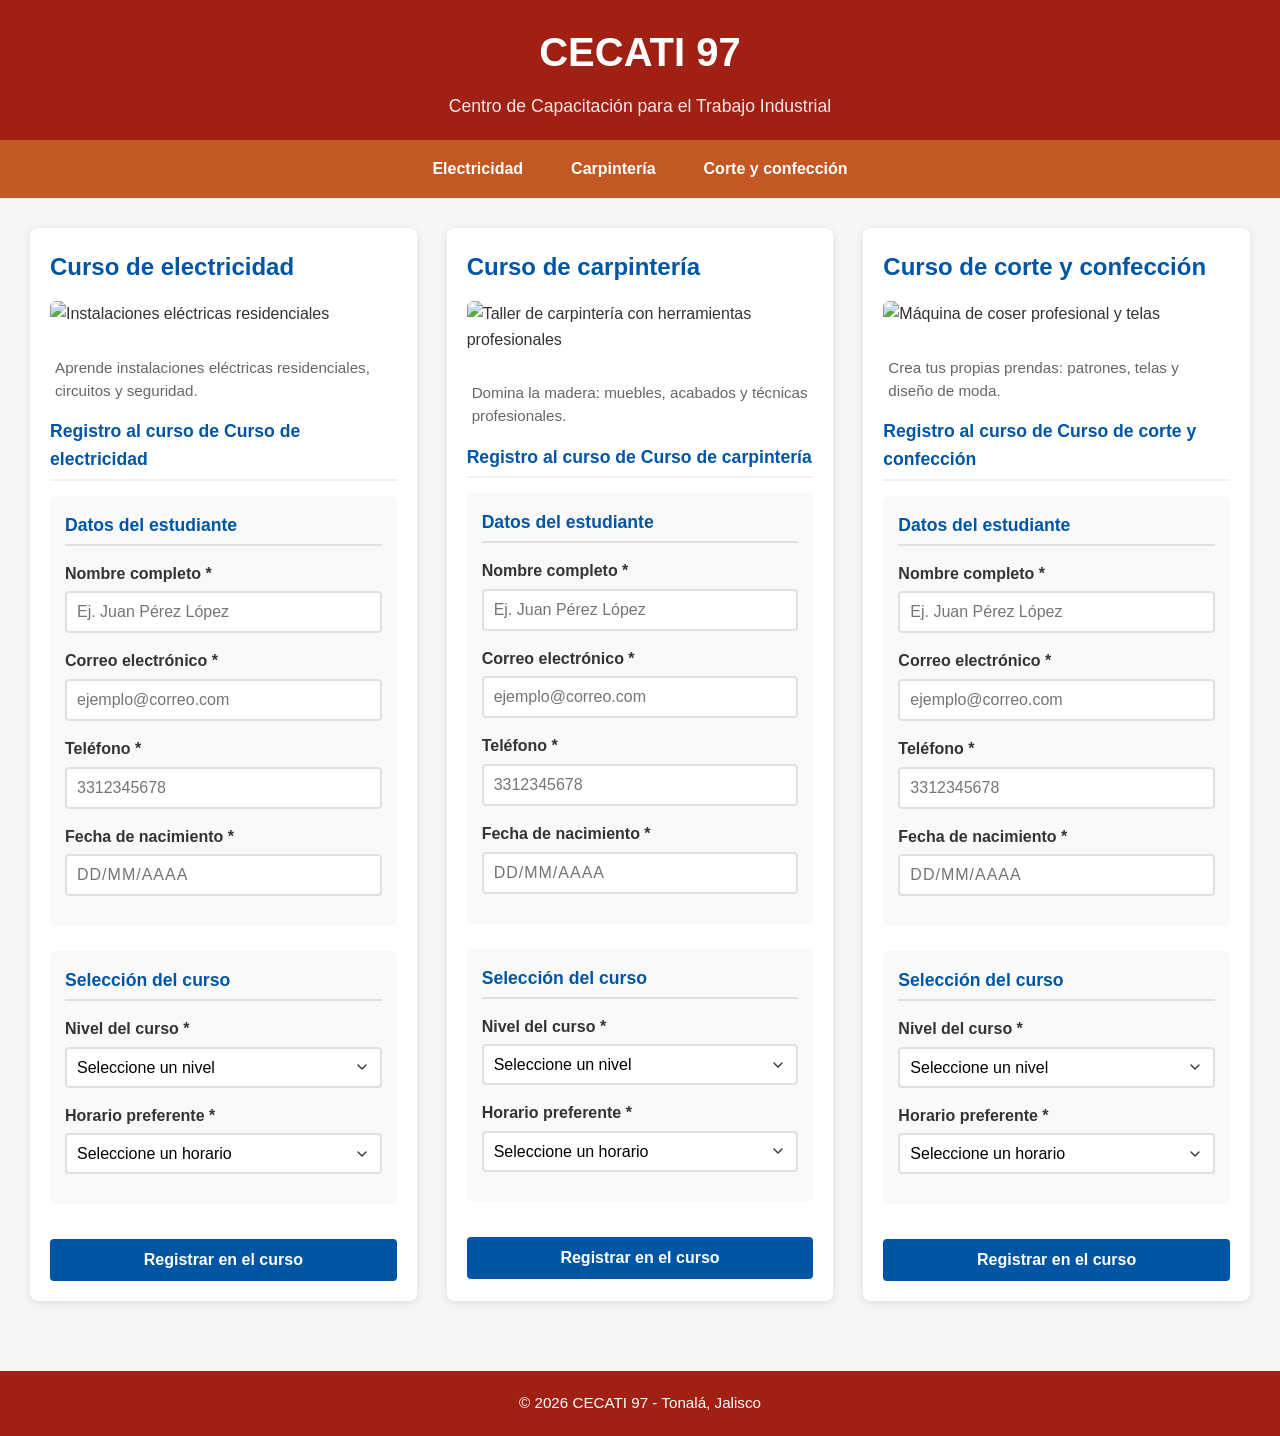
==== index.html @ bf8fc8d3 "Testing" ====
<!doctype html>
<html lang="es">
<head>
	<meta charset="UTF-8">
	<title>CECATI 97 - Inicio</title>
	<link rel="stylesheet" href="css/estilos.css">
</head>
<body>
	<header>
		<h1>CECATI 97</h1>
		<p>Centro de Capacitación para el Trabajo Industrial</p>
	</header>

	<nav aria-label="Cursos principales">
		<ul>
			<li><a href="#electricidad">Electricidad</a></li>
			<li><a href="#carpinteria">Carpintería</a></li>
			<li><a href="#corte">Corte y confección</a></li>
		</ul>
	</nav>

	<main id="contenedor-cursos">
		<!-- Los cursos se generarán dinámicamente con JavaScript -->
	</main>

	<footer>
		<p>© 2026 CECATI 97 - Tonalá, Jalisco</p>
	</footer>

	<script src="js/script.js"></script>
</body>
</html>
---- css/estilos.css ----
/* ===== css/estilos.css ===== */
* {
    margin: 0;
    padding: 0;
    box-sizing: border-box;
    font-family: Arial, Helvetica, sans-serif;
}

body {
    background-color: #f4f6f8;
    color: #333;
    line-height: 1.6;
}

/* Encabezado principal */
body > header {
    background-color: #A02014;
    color: white;
    padding: 20px;
    text-align: center;
}

body > header h1 {
    font-size: 2.5rem;
    margin-bottom: 0.5rem;
}

body > header p {
    font-size: 1.1rem;
    opacity: 0.9;
}

/* Menú de navegación */
nav {
    background-color: #C45824;
}

nav ul {
    list-style: none;
    display: flex;
    justify-content: center;
    flex-wrap: wrap;
    padding: 0.5rem 0;
}

nav li {
    margin: 0.5rem 1rem;
}

nav a {
    color: white;
    text-decoration: none;
    font-weight: bold;
    padding: 0.5rem;
    transition: opacity 0.3s ease;
}

nav a:hover {
    opacity: 0.8;
    text-decoration: underline;
}

/* Contenido principal */
main {
    padding: 30px;
    display: grid;
    grid-template-columns: repeat(auto-fit, minmax(320px, 1fr));
    gap: 30px;
    max-width: 1400px;
    margin: 0 auto;
}

/* Tarjetas de curso */
.curso {
    background-color: white;
    padding: 20px;
    border-radius: 8px;
    box-shadow: 0 2px 8px rgba(0,0,0,0.1);
    transition: transform 0.2s ease, box-shadow 0.2s ease;
}

.curso:hover {
    transform: translateY(-4px);
    box-shadow: 0 4px 12px rgba(0,0,0,0.15);
}

.curso > header {
    background-color: transparent;
    color: inherit;
    padding: 0;
    margin-bottom: 15px;
}

.curso h3 {
    margin-bottom: 15px;
    color: #0055a5;
    font-size: 1.5rem;
}

.curso img {
    width: 100%;
    height: 200px;
    object-fit: cover;
    border-radius: 6px;
    margin-bottom: 15px;
}

.descripcion-curso {
    color: #666;
    margin: 10px 0 15px;
    font-size: 0.95rem;
    line-height: 1.5;
    padding: 0 5px;
}

/* Formularios */
fieldset {
    border: none;
    padding: 0;
    margin: 0;
}

legend {
    font-weight: bold;
    color: #0055a5;
    margin-bottom: 15px;
    padding: 0;
    width: 100%;
    border-bottom: 2px solid #f0f0f0;
    padding-bottom: 5px;
    font-size: 1.1rem;
}

.seccion-formulario {
    margin-bottom: 25px;
    padding: 15px;
    background-color: #f9f9f9;
    border-radius: 6px;
}

.titulo-seccion {
    color: #0055a5;
    font-size: 1.1rem;
    margin-bottom: 15px;
    padding-bottom: 5px;
    border-bottom: 2px solid #e0e0e0;
}

.grupo-formulario {
    margin-bottom: 15px;
}

.grupo-formulario label {
    display: block;
    margin-bottom: 5px;
    font-weight: 600;
    color: #333;
}

.grupo-formulario input,
.grupo-formulario select {
    appearance: none;
    width: 100%;
    padding: 10px;
    border: 2px solid #e0e0e0;
    border-radius: 4px;
    font-size: 1rem;
    font-family: inherit; /* hereda la fuente del formulario */
    background-color: white;
    box-sizing: border-box;
}

.grupo-formulario select {
    /* Elimina la flecha nativa del navegador */
    appearance: none;
    -webkit-appearance: none;
    -moz-appearance: none;

    /* Flecha personalizada (solo para selects) */
    background-image: url("data:image/svg+xml;charset=UTF-8,%3csvg xmlns='http://www.w3.org/2000/svg' viewBox='0 0 24 24' fill='none' stroke='%23333' stroke-width='2' stroke-linecap='round' stroke-linejoin='round'%3e%3cpolyline points='6 9 12 15 18 9'%3e%3c/polyline%3e%3c/svg%3e");
    background-repeat: no-repeat;
    background-position: right 10px center;
    background-size: 16px;

    /* Espacio a la derecha para que el texto no se monte sobre la flecha */
    padding-right: 40px;
}

.grupo-formulario input:focus,
.grupo-formulario select:focus {
    outline: none;
    border-color: #0055a5;
    box-shadow: 0 0 0 3px rgba(0, 85, 165, 0.1);
}

.grupo-formulario input:hover,
.grupo-formulario select:hover {
    border-color: #999;
}

/* Estilo específico para campo de fecha */
input[type="text"][placeholder="DD/MM/AAAA"] {
    font-family: inherit;
    letter-spacing: 1px;
}

/* Botones */
button {
    width: 100%;
    padding: 12px;
    background-color: #0055a5;
    color: white;
    border: none;
    border-radius: 4px;
    cursor: pointer;
    font-size: 1rem;
    font-weight: bold;
    transition: background-color 0.2s ease;
    margin-top: 10px;
}

button:hover {
    background-color: #003d7a;
}

button:focus {
    outline: 2px solid #A02014;
    outline-offset: 2px;
}

/* Estados de error */
.error-campo {
    border-color: #dc3545 !important;
    background-color: #fff8f8;
}

.error-campo:focus {
    outline-color: #dc3545;
}

.mensaje-error {
    color: #dc3545;
    font-size: 0.85rem;
    margin-top: 5px;
    animation: aparecer 0.3s ease;
}

.error-formulario {
    background-color: #f8d7da;
    color: #721c24;
    padding: 10px;
    border-radius: 4px;
    margin-bottom: 15px;
    border: 1px solid #f5c6cb;
    animation: aparecer 0.3s ease;
}

/* Mensaje de éxito */
.mensaje-exito {
    background-color: #d4edda;
    color: #155724;
    padding: 10px;
    border-radius: 4px;
    margin-bottom: 15px;
    border: 1px solid #c3e6cb;
    text-align: center;
    font-weight: bold;
    animation: aparecer 0.3s ease;
}

/* Overlay de éxito */
.overlay-exito {
    position: absolute;
    top: 0;
    left: 0;
    width: 100%;
    height: 100%;
    background-color: rgba(0, 0, 0, 0.8);
    display: flex;
    justify-content: center;
    align-items: center;
    z-index: 1000;
    animation: aparecer 0.3s ease;
    border-radius: 8px;
}

.contenido-overlay {
    background-color: white;
    padding: 30px;
    border-radius: 10px;
    text-align: center;
    max-width: 90%;
    width: 350px;
    box-shadow: 0 10px 30px rgba(0, 0, 0, 0.2);
}

.icono-exito {
    width: 60px;
    height: 60px;
    background-color: #28a745;
    color: white;
    border-radius: 50%;
    display: flex;
    justify-content: center;
    align-items: center;
    font-size: 30px;
    margin: 0 auto 20px;
}

.contenido-overlay h3 {
    color: #333;
    margin-bottom: 10px;
    font-size: 1.5rem;
}

.contenido-overlay p {
    color: #666;
    margin-bottom: 10px;
    line-height: 1.5;
}

.detalle-overlay {
    font-size: 0.9rem;
    color: #999;
    margin-top: 5px;
}

.boton-overlay {
    background-color: #0055a5;
    color: white;
    border: none;
    padding: 10px 30px;
    border-radius: 5px;
    font-size: 1rem;
    cursor: pointer;
    margin-top: 20px;
    transition: background-color 0.2s ease;
    width: auto;
    display: inline-block;
}

.boton-overlay:hover {
    background-color: #003d7a;
}

/* Animaciones */
@keyframes aparecer {
    from {
        opacity: 0;
        transform: translateY(-10px);
    }
    to {
        opacity: 1;
        transform: translateY(0);
    }
}

@keyframes aparecerOverlay {
    from {
        opacity: 0;
        transform: scale(0.9);
    }
    to {
        opacity: 1;
        transform: scale(1);
    }
}

/* Pie de página */
footer {
    background-color: #A02014;
    color: white;
    text-align: center;
    padding: 20px;
    margin-top: 40px;
}

footer p {
    font-size: 0.95rem;
}

/* Responsive */
@media (max-width: 768px) {
    body > header h1 {
        font-size: 2rem;
    }

    nav ul {
        flex-direction: column;
        align-items: center;
    }

    nav li {
        margin: 0.25rem 0;
    }

    main {
        padding: 20px;
        gap: 20px;
    }

    .curso img {
        height: 180px;
    }
}

@media (max-width: 480px) {
    body > header h1 {
        font-size: 1.5rem;
    }

    main {
        padding: 15px;
    }

    .curso {
        padding: 15px;
    }

    .curso h3 {
        font-size: 1.3rem;
    }

    .contenido-overlay {
        width: 90%;
        padding: 20px;
    }
}
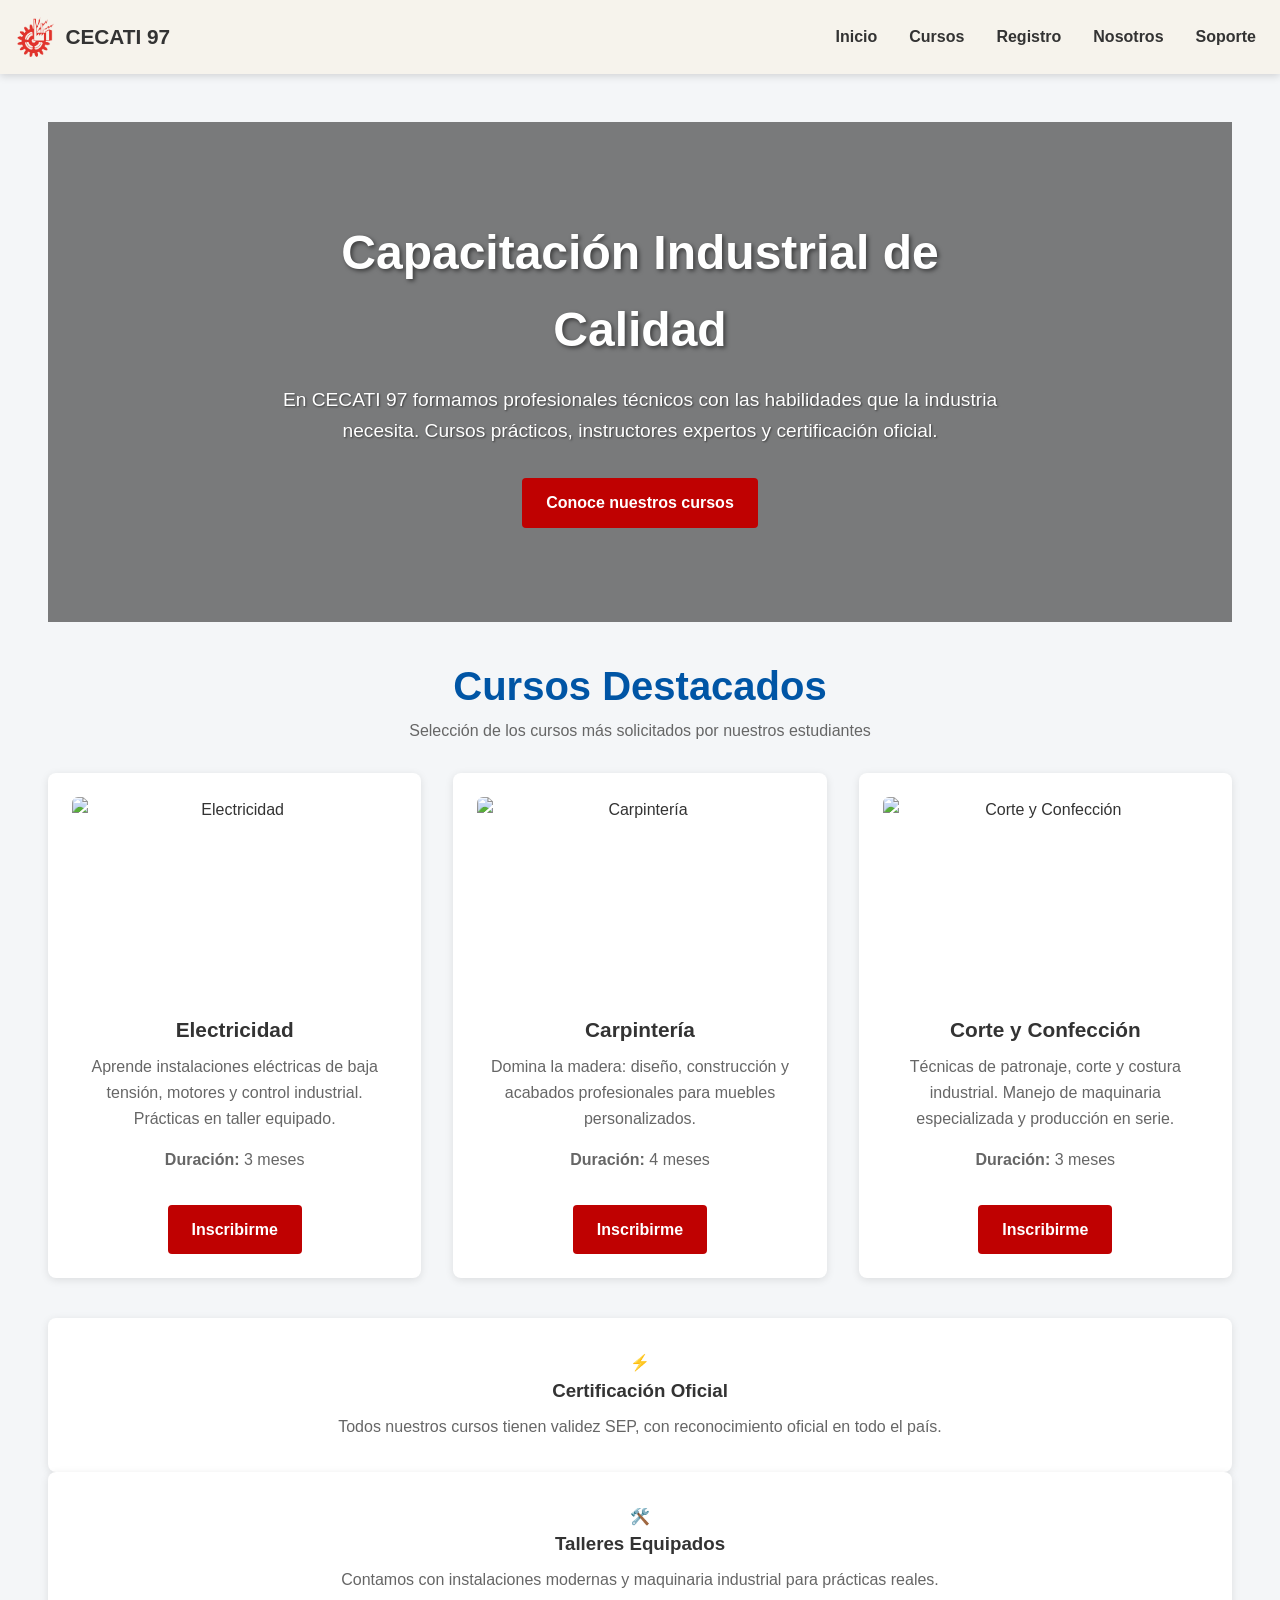
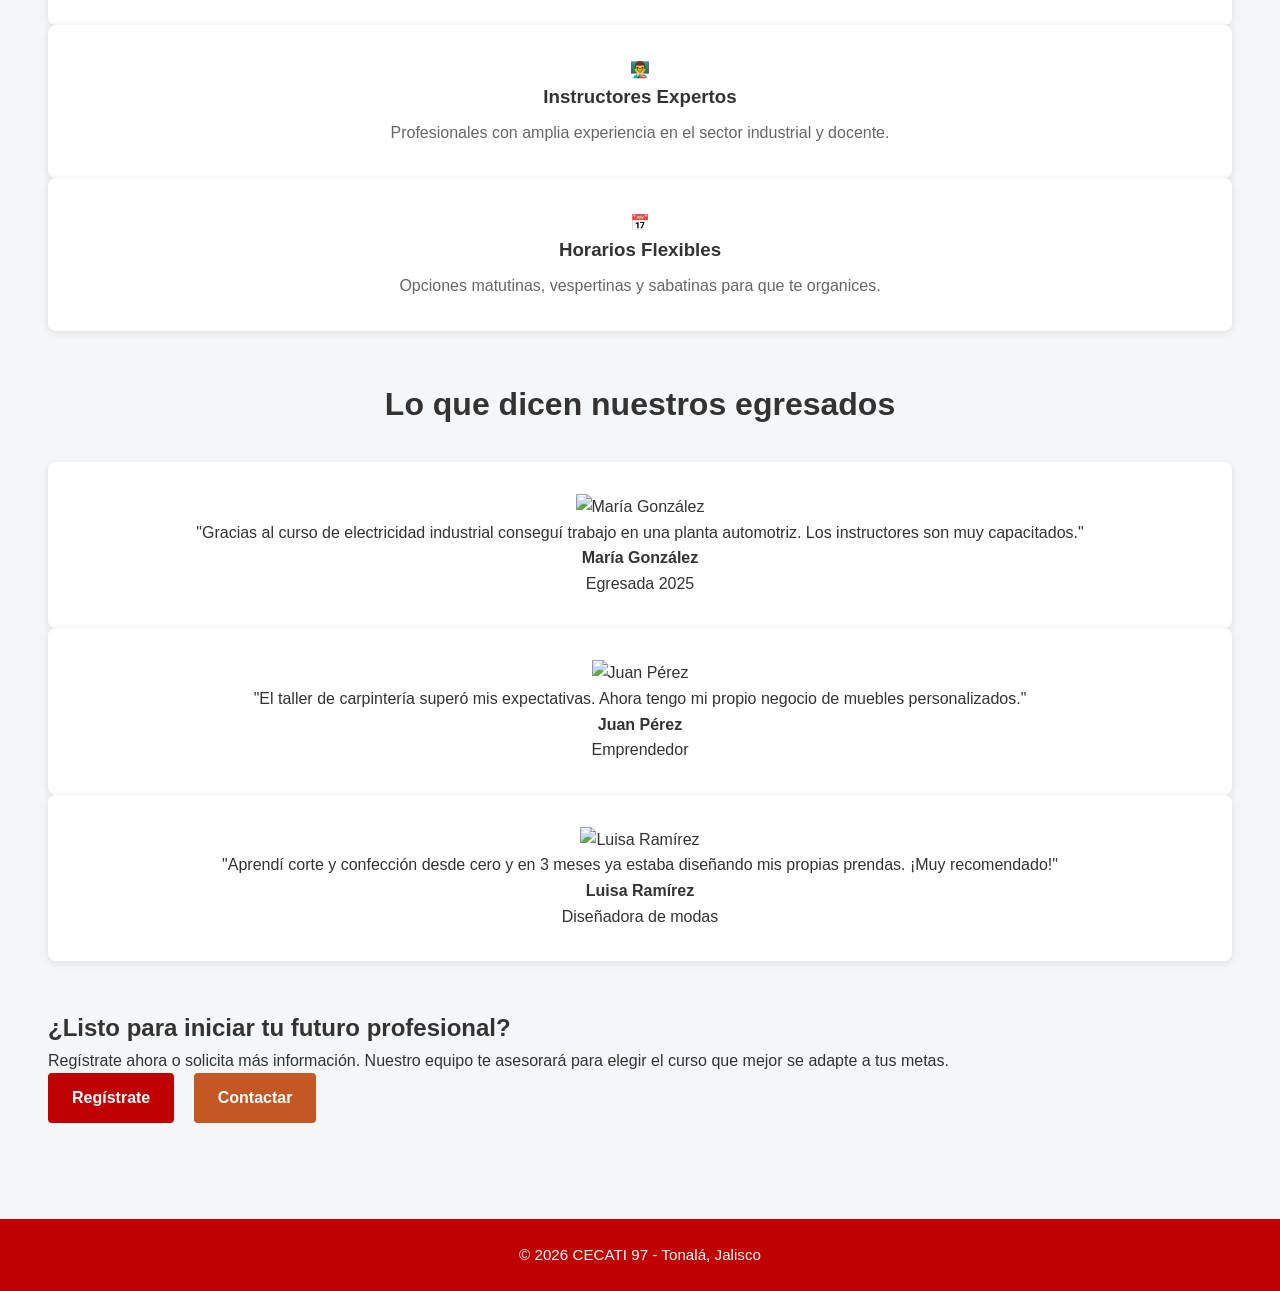
==== commit 83baf61c: "agregar mas paginas y cambiar estilos" ====
--- a/index.html
+++ b/index.html
@@ -1,32 +1,139 @@
 <!doctype html>
 <html lang="es">
 <head>
-	<meta charset="UTF-8">
-	<title>CECATI 97 - Inicio</title>
-	<link rel="stylesheet" href="css/estilos.css">
+    <meta charset="UTF-8">
+    <meta name="viewport" content="width=device-width, initial-scale=1.0">
+    <title>CECATI 97 - Inicio</title>
+    <link rel="stylesheet" href="css/estilos.css">
 </head>
 <body>
-	<header>
-		<h1>CECATI 97</h1>
-		<p>Centro de Capacitación para el Trabajo Industrial</p>
-	</header>
+    <header>
+        <div class="nav-container">
+            <div class="nav-logo">
+                <img src="imagenes/logo-cecati.png" alt="CECATI 97 logo">
+                <span>CECATI 97</span>
+            </div>
+            <nav>
+                <ul class="nav-links">
+                    <li><a href="index.html">Inicio</a></li>
+                    <li><a href="cursos.html">Cursos</a></li>
+                    <li><a href="registro.html">Registro</a></li>
+                    <li><a href="nosotros.html">Nosotros</a></li>
+                    <li class="dropdown">
+                        <a href="#">Soporte</a>
+                        <div class="dropdown-content">
+                            <a href="preguntas-frecuentes.html">Preguntas Frecuentes</a>
+                            <a href="contacto.html">Contacto</a>
+                        </div>
+                    </li>
+                </ul>
+            </nav>
+        </div>
+    </header>
 
-	<nav aria-label="Cursos principales">
-		<ul>
-			<li><a href="#electricidad">Electricidad</a></li>
-			<li><a href="#carpinteria">Carpintería</a></li>
-			<li><a href="#corte">Corte y confección</a></li>
-		</ul>
-	</nav>
+    <main>
+        <!-- Sección Hero -->
+        <section class="hero">
+            <div class="hero-content">
+                <h1>Capacitación Industrial de Calidad</h1>
+                <p>En CECATI 97 formamos profesionales técnicos con las habilidades que la industria necesita. Cursos prácticos, instructores expertos y certificación oficial.</p>
+                <div class="hero-buttons">
+                    <a href="cursos.html" class="btn">Conoce nuestros cursos</a>
+                </div>
+            </div>
+            <div class="hero-image">
+            </div>
+        </section>
 
-	<main id="contenedor-cursos">
-		<!-- Los cursos se generarán dinámicamente con JavaScript -->
-	</main>
+        <!-- Cursos Destacados (cards) -->
+        <section style="text-align: center; margin-bottom: 40px;">
+            <h2 style="color: #0055a5; font-size: 2.5rem;">Cursos Destacados</h2>
+            <p style="color: #666; max-width: 700px; margin: 0 auto 30px;">Selección de los cursos más solicitados por nuestros estudiantes</p>
+            <div class="cursos-grid">
+                <div class="curso-card">
+                    <img src="https://picsum.photos/id/179/400/250" alt="Electricidad">
+                    <h3>Electricidad</h3>
+                    <p>Aprende instalaciones eléctricas de baja tensión, motores y control industrial. Prácticas en taller equipado.</p>
+                    <p><strong>Duración:</strong> 3 meses</p>
+                    <a href="registro.html?curso=Electricidad%20Industrial" class="btn">Inscribirme</a>
+                </div>
+                <div class="curso-card">
+                    <img src="https://picsum.photos/id/126/400/250" alt="Carpintería">
+                    <h3>Carpintería</h3>
+                    <p>Domina la madera: diseño, construcción y acabados profesionales para muebles personalizados.</p>
+                    <p><strong>Duración:</strong> 4 meses</p>
+                    <a href="registro.html?curso=Carpintería%20de%20Muebles%20Finos" class="btn">Inscribirme</a>
+                </div>
+                <div class="curso-card">
+                    <img src="https://picsum.photos/id/42/400/250" alt="Corte y Confección">
+                    <h3>Corte y Confección</h3>
+                    <p>Técnicas de patronaje, corte y costura industrial. Manejo de maquinaria especializada y producción en serie.</p>
+                    <p><strong>Duración:</strong> 3 meses</p>
+                    <a href="registro.html?curso=Corte%20y%20Confección%20Industrial" class="btn">Inscribirme</a>
+                </div>
+            </div>
+        </section>
 
-	<footer>
-		<p>© 2026 CECATI 97 - Tonalá, Jalisco</p>
-	</footer>
+        <!-- Características / Beneficios -->
+        <section class="features">
+            <div class="feature-card">
+                <div class="icono">⚡</div>
+                <h3>Certificación Oficial</h3>
+                <p>Todos nuestros cursos tienen validez SEP, con reconocimiento oficial en todo el país.</p>
+            </div>
+            <div class="feature-card">
+                <div class="icono">🛠️</div>
+                <h3>Talleres Equipados</h3>
+                <p>Contamos con instalaciones modernas y maquinaria industrial para prácticas reales.</p>
+            </div>
+            <div class="feature-card">
+                <div class="icono">👨‍🏫</div>
+                <h3>Instructores Expertos</h3>
+                <p>Profesionales con amplia experiencia en el sector industrial y docente.</p>
+            </div>
+            <div class="feature-card">
+                <div class="icono">📅</div>
+                <h3>Horarios Flexibles</h3>
+                <p>Opciones matutinas, vespertinas y sabatinas para que te organices.</p>
+            </div>
+        </section>
 
-	<script src="js/script.js"></script>
+        <!-- Testimonios -->
+        <section class="testimonials">
+            <h2>Lo que dicen nuestros egresados</h2>
+            <div class="testimonial-grid">
+                <div class="testimonial-card">
+                    <img src="https://picsum.photos/id/64/100/100" alt="María González">
+                    <p>"Gracias al curso de electricidad industrial conseguí trabajo en una planta automotriz. Los instructores son muy capacitados."</p>
+                    <h4>María González</h4>
+                    <span>Egresada 2025</span>
+                </div>
+                <div class="testimonial-card">
+                    <img src="https://picsum.photos/id/91/100/100" alt="Juan Pérez">
+                    <p>"El taller de carpintería superó mis expectativas. Ahora tengo mi propio negocio de muebles personalizados."</p>
+                    <h4>Juan Pérez</h4>
+                    <span>Emprendedor</span>
+                </div>
+                <div class="testimonial-card">
+                    <img src="https://picsum.photos/id/65/100/100" alt="Luisa Ramírez">
+                    <p>"Aprendí corte y confección desde cero y en 3 meses ya estaba diseñando mis propias prendas. ¡Muy recomendado!"</p>
+                    <h4>Luisa Ramírez</h4>
+                    <span>Diseñadora de modas</span>
+                </div>
+            </div>
+        </section>
+
+        <!-- Llamada a la acción contacto / registro -->
+        <section class="cta-contacto">
+            <h2>¿Listo para iniciar tu futuro profesional?</h2>
+            <p>Regístrate ahora o solicita más información. Nuestro equipo te asesorará para elegir el curso que mejor se adapte a tus metas.</p>
+            <a href="registro.html" class="btn" style="margin-right: 15px;">Regístrate</a>
+            <a href="contacto.html" class="btn" style="background-color: #C45824;">Contactar</a>
+        </section>
+    </main>
+
+    <footer>
+        <p>© 2026 CECATI 97 - Tonalá, Jalisco</p>
+    </footer>
 </body>
 </html>
--- a/css/estilos.css
+++ b/css/estilos.css
@@ -1,4 +1,5 @@
-/* ===== css/estilos.css ===== */
+/* ===== estilos.css ===== */
+/* Reset y estilos base */
 * {
     margin: 0;
     padding: 0;
@@ -6,269 +7,523 @@
     font-family: Arial, Helvetica, sans-serif;
 }
 
+html {
+    font-size: 16px; /* Tamaño base para rem */
+}
+
 body {
     background-color: #f4f6f8;
     color: #333;
     line-height: 1.6;
-}
-
-/* Encabezado principal */
-body > header {
-    background-color: #A02014;
-    color: white;
-    padding: 20px;
-    text-align: center;
-}
-
-body > header h1 {
-    font-size: 2.5rem;
-    margin-bottom: 0.5rem;
-}
-
-body > header p {
-    font-size: 1.1rem;
-    opacity: 0.9;
-}
-
-/* Menú de navegación */
+    overflow-x: hidden; /* Evita scroll horizontal no deseado */
+}
+
+/* ===== HEADER / NAVEGACIÓN ===== */
+/* Header con fondo beige claro y efecto sticky */
+header {
+    background-color: #f6f3ec; /* Color solicitado: beige claro */
+    padding: 0 1rem;
+    position: sticky;
+    top: 0;
+    z-index: 1000;
+    box-shadow: 0 2px 8px rgba(0, 0, 0, 0.15);
+}
+
+/* Contenedor flex para alinear logo y menú */
+.nav-container {
+    display: flex;
+    justify-content: space-between;
+    align-items: center;
+    max-width: 1400px;
+    margin: 0 auto;
+    flex-wrap: wrap;
+}
+
+/* Logo: imagen + texto, alineados verticalmente */
+.nav-logo {
+    display: flex;
+    align-items: center;
+    color: #333; /* Texto negro */
+    font-weight: bold;
+    font-size: 1.3rem;
+    padding: 0.5rem 0;
+}
+
+.nav-logo img {
+    height: 40px;
+    width: auto;
+    margin-right: 0.5rem;
+    border-radius: 4px;
+}
+
+/* Menú de navegación principal */
 nav {
-    background-color: #C45824;
-}
-
-nav ul {
+    display: flex;
+}
+
+.nav-links {
+    display: flex;
+    flex-wrap: wrap;
     list-style: none;
-    display: flex;
-    justify-content: center;
-    flex-wrap: wrap;
     padding: 0.5rem 0;
 }
 
-nav li {
-    margin: 0.5rem 1rem;
-}
-
-nav a {
-    color: white;
+.nav-links li {
+    margin: 0.5rem 0 0.5rem 1rem;
+    position: relative;
+}
+
+.nav-links a {
+    color: #333; /* Texto negro */
     text-decoration: none;
     font-weight: bold;
     padding: 0.5rem;
-    transition: opacity 0.3s ease;
-}
-
-nav a:hover {
-    opacity: 0.8;
-    text-decoration: underline;
-}
-
-/* Contenido principal */
+    transition: color 0.3s ease;
+    display: block;
+    font-size: 1rem;
+}
+
+.nav-links a:hover {
+    color: #bf0101; /* Rojo al hacer hover */
+}
+
+/* Menú desplegable (dropdown) para "Soporte" */
+.nav-links li.dropdown {
+    position: relative;
+}
+
+.nav-links .dropdown-content {
+    display: none;
+    position: absolute;
+    top: 100%;
+    right: 0; /* Alineado a la derecha */
+    background-color: #f6f3ec; /* Mismo fondo que header */
+    min-width: 200px;
+    box-shadow: 0 8px 16px rgba(0,0,0,0.2);
+    z-index: 1000;
+    border-radius: 4px;
+    padding: 0.5rem 0;
+}
+
+.nav-links .dropdown-content a {
+    padding: 0.75rem 1rem;
+    white-space: nowrap;
+    color: #333;
+}
+
+.nav-links .dropdown-content a:hover {
+    background-color: #e0dcd0; /* Tono más oscuro */
+    color: #bf0101;
+}
+
+.nav-links li.dropdown:hover .dropdown-content {
+    display: block; /* Aparece al hacer hover */
+}
+
+/* ===== CONTENIDO PRINCIPAL ===== */
 main {
-    padding: 30px;
-    display: grid;
-    grid-template-columns: repeat(auto-fit, minmax(320px, 1fr));
-    gap: 30px;
+    padding: clamp(1.5rem, 5vw, 3rem);
     max-width: 1400px;
     margin: 0 auto;
-}
-
-/* Tarjetas de curso */
-.curso {
+    width: 100%;
+    min-height: calc(100vh - 150px); /* Altura mínima para que el footer no suba */
+}
+
+/* ===== BOTONES GLOBALES ===== */
+/* Estilo base para todos los botones - color rojo #bf0101 */
+.btn {
+    display: inline-block;
+    background-color: #bf0101; /* Rojo solicitado */
+    color: white;
+    padding: 0.75rem 1.5rem;
+    border-radius: 4px;
+    text-decoration: none;
+    font-weight: bold;
+    transition: background-color 0.2s ease;
+    border: none;
+    cursor: pointer;
+    font-size: 1rem;
+    text-align: center;
+    margin: 0 auto; /* Centrado por defecto */
+}
+
+.btn:hover {
+    background-color: #8f0101; /* Rojo más oscuro */
+}
+
+/* Botones dentro de tarjetas de curso: centrados */
+.curso-card .btn {
+    display: block;
+    width: fit-content;
+    margin: 1rem auto 0;
+}
+
+/* Botones en formularios: ancho completo */
+.formulario-registro .btn,
+.grupo-formulario button[type="submit"] {
+    width: 100%;
+    margin-top: 1rem;
+}
+
+/* ===== HERO BANNER FULL WIDTH CON IMAGEN DE FONDO ===== */
+.hero {
+    position: relative;
+    width: 100%;
+    min-height: 500px; /* Altura mínima, se ajusta en móviles */
+    background-image: url('https://picsum.photos/1600/900?random=hero'); /* Imagen de fondo */
+    background-size: cover;
+    background-position: center;
+    background-repeat: no-repeat;
+    display: flex;
+    align-items: center;
+    justify-content: center;
+    text-align: center;
+    color: white;
+    margin-bottom: 2rem; /* Espacio antes del main */
+}
+
+/* Capa oscura semitransparente para mejorar legibilidad del texto */
+.hero::before {
+    content: '';
+    position: absolute;
+    top: 0;
+    left: 0;
+    width: 100%;
+    height: 100%;
+    background-color: rgba(0, 0, 0, 0.5); /* Ajusta la opacidad si lo deseas */
+    z-index: 1;
+}
+
+/* Contenido del hero, por encima de la capa oscura */
+.hero-content {
+    position: relative;
+    z-index: 2;
+    max-width: 800px; /* Limita el ancho del texto en pantallas grandes */
+    padding: 2rem;
+}
+
+.hero-content h1 {
+    font-size: 3rem;
+    margin-bottom: 1rem;
+    text-shadow: 2px 2px 4px rgba(0,0,0,0.5);
+    color: white; /* Asegura que sea blanco */
+}
+
+.hero-content p {
+    font-size: 1.2rem;
+    margin-bottom: 2rem;
+    text-shadow: 1px 1px 2px rgba(0,0,0,0.5);
+    color: white;
+}
+
+/* Los botones se centran gracias a flexbox del contenedor padre */
+.hero-buttons {
+    display: flex;
+    gap: 1rem;
+    justify-content: center;
+    flex-wrap: wrap;
+}
+
+/* ===== FEATURES (Características) ===== */
+.features {
+    margin-bottom: 3rem;
+    text-align: center;
+}
+
+.features h2 {
+    font-size: 2rem;
+    color: #333;
+    margin-bottom: 2rem;
+}
+
+.features-grid {
+    display: grid;
+    grid-template-columns: repeat(auto-fit, minmax(250px, 1fr));
+    gap: 2rem;
+}
+
+.feature-card {
     background-color: white;
-    padding: 20px;
+    padding: 2rem 1.5rem;
     border-radius: 8px;
     box-shadow: 0 2px 8px rgba(0,0,0,0.1);
-    transition: transform 0.2s ease, box-shadow 0.2s ease;
-}
-
-.curso:hover {
-    transform: translateY(-4px);
-    box-shadow: 0 4px 12px rgba(0,0,0,0.15);
-}
-
-.curso > header {
-    background-color: transparent;
-    color: inherit;
-    padding: 0;
-    margin-bottom: 15px;
-}
-
-.curso h3 {
-    margin-bottom: 15px;
-    color: #0055a5;
-    font-size: 1.5rem;
-}
-
-.curso img {
+    transition: transform 0.2s ease;
+}
+
+.feature-card:hover {
+    transform: translateY(-5px);
+}
+
+.feature-icon {
+    font-size: 3rem;
+    color: #bf0101; /* Rojo para íconos */
+    margin-bottom: 1rem;
+}
+
+.feature-card h3 {
+    margin-bottom: 0.5rem;
+    color: #333;
+}
+
+.feature-card p {
+    color: #666;
+}
+
+/* ===== CURSOS DESTACADOS ===== */
+.featured-courses {
+    margin-bottom: 3rem;
+}
+
+.featured-courses h2 {
+    font-size: 2rem;
+    color: #333;
+    margin-bottom: 2rem;
+    text-align: center;
+}
+
+/* Grid de tarjetas (reutilizado de cursos.html) */
+.cursos-grid {
+    display: grid;
+    grid-template-columns: repeat(auto-fit, minmax(280px, 1fr));
+    gap: 2rem;
+    margin-bottom: 2rem;
+}
+
+.curso-card {
+    background-color: white;
+    padding: 1.5rem;
+    border-radius: 8px;
+    box-shadow: 0 2px 8px rgba(0,0,0,0.1);
+    transition: transform 0.2s ease;
+    display: flex;
+    flex-direction: column;
+}
+
+.curso-card:hover {
+    transform: translateY(-5px);
+}
+
+.curso-card img {
     width: 100%;
     height: 200px;
     object-fit: cover;
     border-radius: 6px;
-    margin-bottom: 15px;
-}
-
-.descripcion-curso {
+    margin-bottom: 1rem;
+}
+
+.curso-card h3 {
+    margin-bottom: 0.5rem;
+    color: #333;
+    font-size: 1.3rem;
+}
+
+.curso-card p {
     color: #666;
-    margin: 10px 0 15px;
-    font-size: 0.95rem;
-    line-height: 1.5;
-    padding: 0 5px;
-}
-
-/* Formularios */
-fieldset {
-    border: none;
-    padding: 0;
-    margin: 0;
-}
-
-legend {
+    margin-bottom: 1rem;
+    flex: 1;
+}
+
+.centered-link {
+    text-align: center;
+    margin-top: 1rem;
+}
+
+/* ===== TESTIMONIOS ===== */
+.testimonials {
+    margin-bottom: 3rem;
+}
+
+.testimonials h2 {
+    font-size: 2rem;
+    color: #333;
+    margin-bottom: 2rem;
+    text-align: center;
+}
+
+.testimonials-grid {
+    display: grid;
+    grid-template-columns: repeat(auto-fit, minmax(280px, 1fr));
+    gap: 2rem;
+}
+
+.testimonial-card {
+    background-color: white;
+    padding: 2rem;
+    border-radius: 8px;
+    box-shadow: 0 2px 8px rgba(0,0,0,0.1);
+    text-align: center;
+}
+
+.testimonial-img {
+    width: 80px;
+    height: 80px;
+    border-radius: 50%;
+    object-fit: cover;
+    margin-bottom: 1rem;
+    border: 3px solid #bf0101; /* Borde rojo */
+}
+
+.testimonial-text {
+    font-style: italic;
+    margin-bottom: 1rem;
+    color: #555;
+}
+
+.testimonial-author {
     font-weight: bold;
-    color: #0055a5;
-    margin-bottom: 15px;
-    padding: 0;
-    width: 100%;
-    border-bottom: 2px solid #f0f0f0;
-    padding-bottom: 5px;
-    font-size: 1.1rem;
-}
-
-.seccion-formulario {
-    margin-bottom: 25px;
-    padding: 15px;
+    color: #bf0101;
+}
+
+/* ===== CALL TO ACTION (CTA) ===== */
+.cta {
+    background-color: #bf0101; /* Fondo rojo */
+    color: white;
+    text-align: center;
+    padding: 3rem 2rem;
+    border-radius: 8px;
+    margin-bottom: 2rem;
+}
+
+.cta h2 {
+    font-size: 2rem;
+    margin-bottom: 1rem;
+    color: white;
+}
+
+.cta p {
+    font-size: 1.2rem;
+    margin-bottom: 2rem;
+    opacity: 0.9;
+}
+
+.cta .btn {
+    background-color: white; /* Botón blanco sobre fondo rojo */
+    color: #bf0101;
+}
+
+.cta .btn:hover {
+    background-color: #f0f0f0;
+}
+
+/* ===== PÁGINA DE REGISTRO (sin cambios funcionales) ===== */
+.registro-contenedor {
+    display: grid;
+    grid-template-columns: 1fr 2fr;
+    gap: clamp(1.5rem, 4vw, 2.5rem);
+    background-color: white;
+    padding: clamp(1.5rem, 4vw, 2.5rem);
+    border-radius: 8px;
+    box-shadow: 0 2px 8px rgba(0,0,0,0.1);
+}
+
+.requisitos {
     background-color: #f9f9f9;
-    border-radius: 6px;
-}
-
-.titulo-seccion {
-    color: #0055a5;
-    font-size: 1.1rem;
-    margin-bottom: 15px;
-    padding-bottom: 5px;
-    border-bottom: 2px solid #e0e0e0;
+    padding: 1.5rem;
+    border-radius: 8px;
+}
+
+.requisitos h2 {
+    color: #333;
+    margin-bottom: 1rem;
+    font-size: 1.5rem;
+}
+
+.requisitos ul {
+    list-style: disc;
+    padding-left: 1.5rem;
+}
+
+.requisitos li {
+    margin-bottom: 0.75rem;
+}
+
+.formulario-registro {
+    background-color: #f9f9f9;
+    padding: 1.5rem;
+    border-radius: 8px;
+}
+
+.formulario-registro h2 {
+    color: #333;
+    margin-bottom: 1.5rem;
+    font-size: 1.5rem;
 }
 
 .grupo-formulario {
-    margin-bottom: 15px;
+    margin-bottom: 1.25rem;
 }
 
 .grupo-formulario label {
     display: block;
-    margin-bottom: 5px;
+    margin-bottom: 0.25rem;
     font-weight: 600;
     color: #333;
+    font-size: 0.95rem;
 }
 
 .grupo-formulario input,
-.grupo-formulario select {
-    appearance: none;
+.grupo-formulario select,
+.grupo-formulario textarea {
     width: 100%;
-    padding: 10px;
+    padding: 0.75rem;
     border: 2px solid #e0e0e0;
     border-radius: 4px;
     font-size: 1rem;
-    font-family: inherit; /* hereda la fuente del formulario */
+    font-family: inherit;
     background-color: white;
     box-sizing: border-box;
+    transition: border-color 0.2s ease, box-shadow 0.2s ease;
+}
+
+.grupo-formulario input:focus,
+.grupo-formulario select:focus,
+.grupo-formulario textarea:focus {
+    outline: none;
+    border-color: #bf0101; /* Rojo al enfocar */
+    box-shadow: 0 0 0 3px rgba(191, 1, 1, 0.1);
 }
 
 .grupo-formulario select {
-    /* Elimina la flecha nativa del navegador */
     appearance: none;
     -webkit-appearance: none;
     -moz-appearance: none;
-
-    /* Flecha personalizada (solo para selects) */
     background-image: url("data:image/svg+xml;charset=UTF-8,%3csvg xmlns='http://www.w3.org/2000/svg' viewBox='0 0 24 24' fill='none' stroke='%23333' stroke-width='2' stroke-linecap='round' stroke-linejoin='round'%3e%3cpolyline points='6 9 12 15 18 9'%3e%3c/polyline%3e%3c/svg%3e");
     background-repeat: no-repeat;
-    background-position: right 10px center;
-    background-size: 16px;
-
-    /* Espacio a la derecha para que el texto no se monte sobre la flecha */
-    padding-right: 40px;
-}
-
-.grupo-formulario input:focus,
-.grupo-formulario select:focus {
-    outline: none;
-    border-color: #0055a5;
-    box-shadow: 0 0 0 3px rgba(0, 85, 165, 0.1);
-}
-
-.grupo-formulario input:hover,
-.grupo-formulario select:hover {
-    border-color: #999;
-}
-
-/* Estilo específico para campo de fecha */
+    background-position: right 0.75rem center;
+    background-size: 1rem;
+    padding-right: 2.5rem;
+}
+
+/* Estilo especial para campo de fecha con placeholder */
 input[type="text"][placeholder="DD/MM/AAAA"] {
-    font-family: inherit;
+    font-family: monospace;
     letter-spacing: 1px;
 }
 
-/* Botones */
-button {
-    width: 100%;
-    padding: 12px;
-    background-color: #0055a5;
-    color: white;
-    border: none;
-    border-radius: 4px;
-    cursor: pointer;
-    font-size: 1rem;
-    font-weight: bold;
-    transition: background-color 0.2s ease;
-    margin-top: 10px;
-}
-
-button:hover {
-    background-color: #003d7a;
-}
-
-button:focus {
-    outline: 2px solid #A02014;
-    outline-offset: 2px;
-}
-
-/* Estados de error */
+/* ===== ESTADOS DE ERROR ===== */
 .error-campo {
     border-color: #dc3545 !important;
     background-color: #fff8f8;
 }
 
-.error-campo:focus {
-    outline-color: #dc3545;
-}
-
 .mensaje-error {
     color: #dc3545;
     font-size: 0.85rem;
-    margin-top: 5px;
+    margin-top: 0.25rem;
     animation: aparecer 0.3s ease;
 }
 
 .error-formulario {
     background-color: #f8d7da;
     color: #721c24;
-    padding: 10px;
+    padding: 0.75rem;
     border-radius: 4px;
-    margin-bottom: 15px;
+    margin-bottom: 1.5rem;
     border: 1px solid #f5c6cb;
     animation: aparecer 0.3s ease;
 }
 
-/* Mensaje de éxito */
-.mensaje-exito {
-    background-color: #d4edda;
-    color: #155724;
-    padding: 10px;
-    border-radius: 4px;
-    margin-bottom: 15px;
-    border: 1px solid #c3e6cb;
-    text-align: center;
-    font-weight: bold;
-    animation: aparecer 0.3s ease;
-}
-
-/* Overlay de éxito */
+/* ===== OVERLAY DE ÉXITO (registro completado) ===== */
 .overlay-exito {
     position: absolute;
     top: 0;
@@ -286,7 +541,7 @@
 
 .contenido-overlay {
     background-color: white;
-    padding: 30px;
+    padding: 2rem;
     border-radius: 10px;
     text-align: center;
     max-width: 90%;
@@ -303,47 +558,29 @@
     display: flex;
     justify-content: center;
     align-items: center;
-    font-size: 30px;
-    margin: 0 auto 20px;
-}
-
-.contenido-overlay h3 {
-    color: #333;
-    margin-bottom: 10px;
-    font-size: 1.5rem;
-}
-
-.contenido-overlay p {
-    color: #666;
-    margin-bottom: 10px;
-    line-height: 1.5;
-}
-
-.detalle-overlay {
-    font-size: 0.9rem;
-    color: #999;
-    margin-top: 5px;
+    font-size: 2rem;
+    margin: 0 auto 1.5rem;
 }
 
 .boton-overlay {
-    background-color: #0055a5;
+    background-color: #bf0101; /* Rojo */
     color: white;
     border: none;
-    padding: 10px 30px;
+    padding: 0.75rem 2rem;
     border-radius: 5px;
     font-size: 1rem;
     cursor: pointer;
-    margin-top: 20px;
+    margin-top: 1.5rem;
     transition: background-color 0.2s ease;
     width: auto;
     display: inline-block;
 }
 
 .boton-overlay:hover {
-    background-color: #003d7a;
-}
-
-/* Animaciones */
+    background-color: #8f0101;
+}
+
+/* ===== ANIMACIONES ===== */
 @keyframes aparecer {
     from {
         opacity: 0;
@@ -355,74 +592,149 @@
     }
 }
 
-@keyframes aparecerOverlay {
-    from {
-        opacity: 0;
-        transform: scale(0.9);
-    }
-    to {
-        opacity: 1;
-        transform: scale(1);
-    }
-}
-
-/* Pie de página */
+/* ===== FOOTER ===== */
+/* Pie de página con fondo rojo y texto blanco */
 footer {
-    background-color: #A02014;
-    color: white;
-    text-align: center;
-    padding: 20px;
-    margin-top: 40px;
-}
-
-footer p {
+    background-color: #bf0101; /* Rojo */
+    color: white;
+    text-align: center;
+    padding: 1.5rem;
+    margin-top: 3rem;
     font-size: 0.95rem;
 }
 
-/* Responsive */
+footer a {
+    color: white;
+    text-decoration: none;
+    margin: 0 0.5rem;
+    font-size: 1.2rem;
+}
+
+footer a:hover {
+    opacity: 0.8;
+}
+
+/* ===== MEDIA QUERIES (Diseño responsivo) ===== */
+/* Tablets y pantallas medianas */
+@media (max-width: 992px) {
+    .hero {
+        grid-template-columns: 1fr; /* Una columna */
+        text-align: center;
+    }
+    .hero-buttons {
+        justify-content: center;
+    }
+    .registro-contenedor {
+        grid-template-columns: 1fr;
+        gap: 1.5rem;
+    }
+    .cursos-grid {
+        grid-template-columns: repeat(auto-fit, minmax(250px, 1fr));
+    }
+}
+
+/* Móviles grandes y tablets vertical */
 @media (max-width: 768px) {
-    body > header h1 {
-        font-size: 2rem;
-    }
-
-    nav ul {
+    .nav-container {
+        flex-direction: column;
+        align-items: stretch;
+    }
+    .nav-logo {
+        justify-content: center;
+        margin-bottom: 0.5rem;
+    }
+    nav {
+        width: 100%;
+    }
+    .nav-links {
         flex-direction: column;
         align-items: center;
-    }
-
-    nav li {
+        width: 100%;
+    }
+    .nav-links li {
         margin: 0.25rem 0;
-    }
-
+        width: 100%;
+        text-align: center;
+    }
+    .nav-links .dropdown-content {
+        position: static; /* El submenú se muestra debajo */
+        box-shadow: none;
+        background-color: #f6f3ec;
+        display: none;
+        width: 100%;
+        right: auto;
+    }
+    .nav-links li.dropdown:hover .dropdown-content {
+        display: block;
+    }
+    .nav-links .dropdown-content a {
+        white-space: normal;
+        padding-left: 2rem;
+    }
+    .features h2, .featured-courses h2, .testimonials h2 {
+        font-size: 1.8rem;
+    }
+    .cta h2 {
+        font-size: 1.8rem;
+    }
+    .cta p {
+        font-size: 1rem;
+    }
     main {
-        padding: 20px;
-        gap: 20px;
-    }
-
-    .curso img {
+        padding: 1.5rem;
+    }
+    .curso-card img {
         height: 180px;
     }
-}
-
-@media (max-width: 480px) {
-    body > header h1 {
-        font-size: 1.5rem;
-    }
-
-    main {
-        padding: 15px;
-    }
-
-    .curso {
-        padding: 15px;
-    }
-
-    .curso h3 {
-        font-size: 1.3rem;
-    }
-
     .contenido-overlay {
         width: 90%;
-        padding: 20px;
+        padding: 1.5rem;
+    }
+    .hero {
+        min-height: 400px;
+    }
+}
+
+/* Móviles pequeños */
+@media (max-width: 480px) {
+    .hero {
+        min-height: 350px;
+    }
+    .btn {
+        width: 100%; /* Botones ocupan todo el ancho */
+    }
+    main {
+        padding: 1rem;
+    }
+    .curso-card {
+        padding: 1rem;
+    }
+    .curso-card h3 {
+        font-size: 1.3rem;
+    }
+    .curso-card img {
+        height: 160px;
+    }
+    .registro-contenedor,
+    .requisitos,
+    .formulario-registro {
+        padding: 1rem;
+    }
+    .grupo-formulario input,
+    .grupo-formulario select {
+        padding: 0.6rem;
+    }
+    .cta {
+        padding: 2rem 1rem;
+    }
+}
+
+/* Pantallas muy grandes (monitores 4K) */
+@media (min-width: 1600px) {
+    main {
+        max-width: 1600px;
+    }
+    .cursos-grid {
+        grid-template-columns: repeat(4, 1fr);
     }
 }
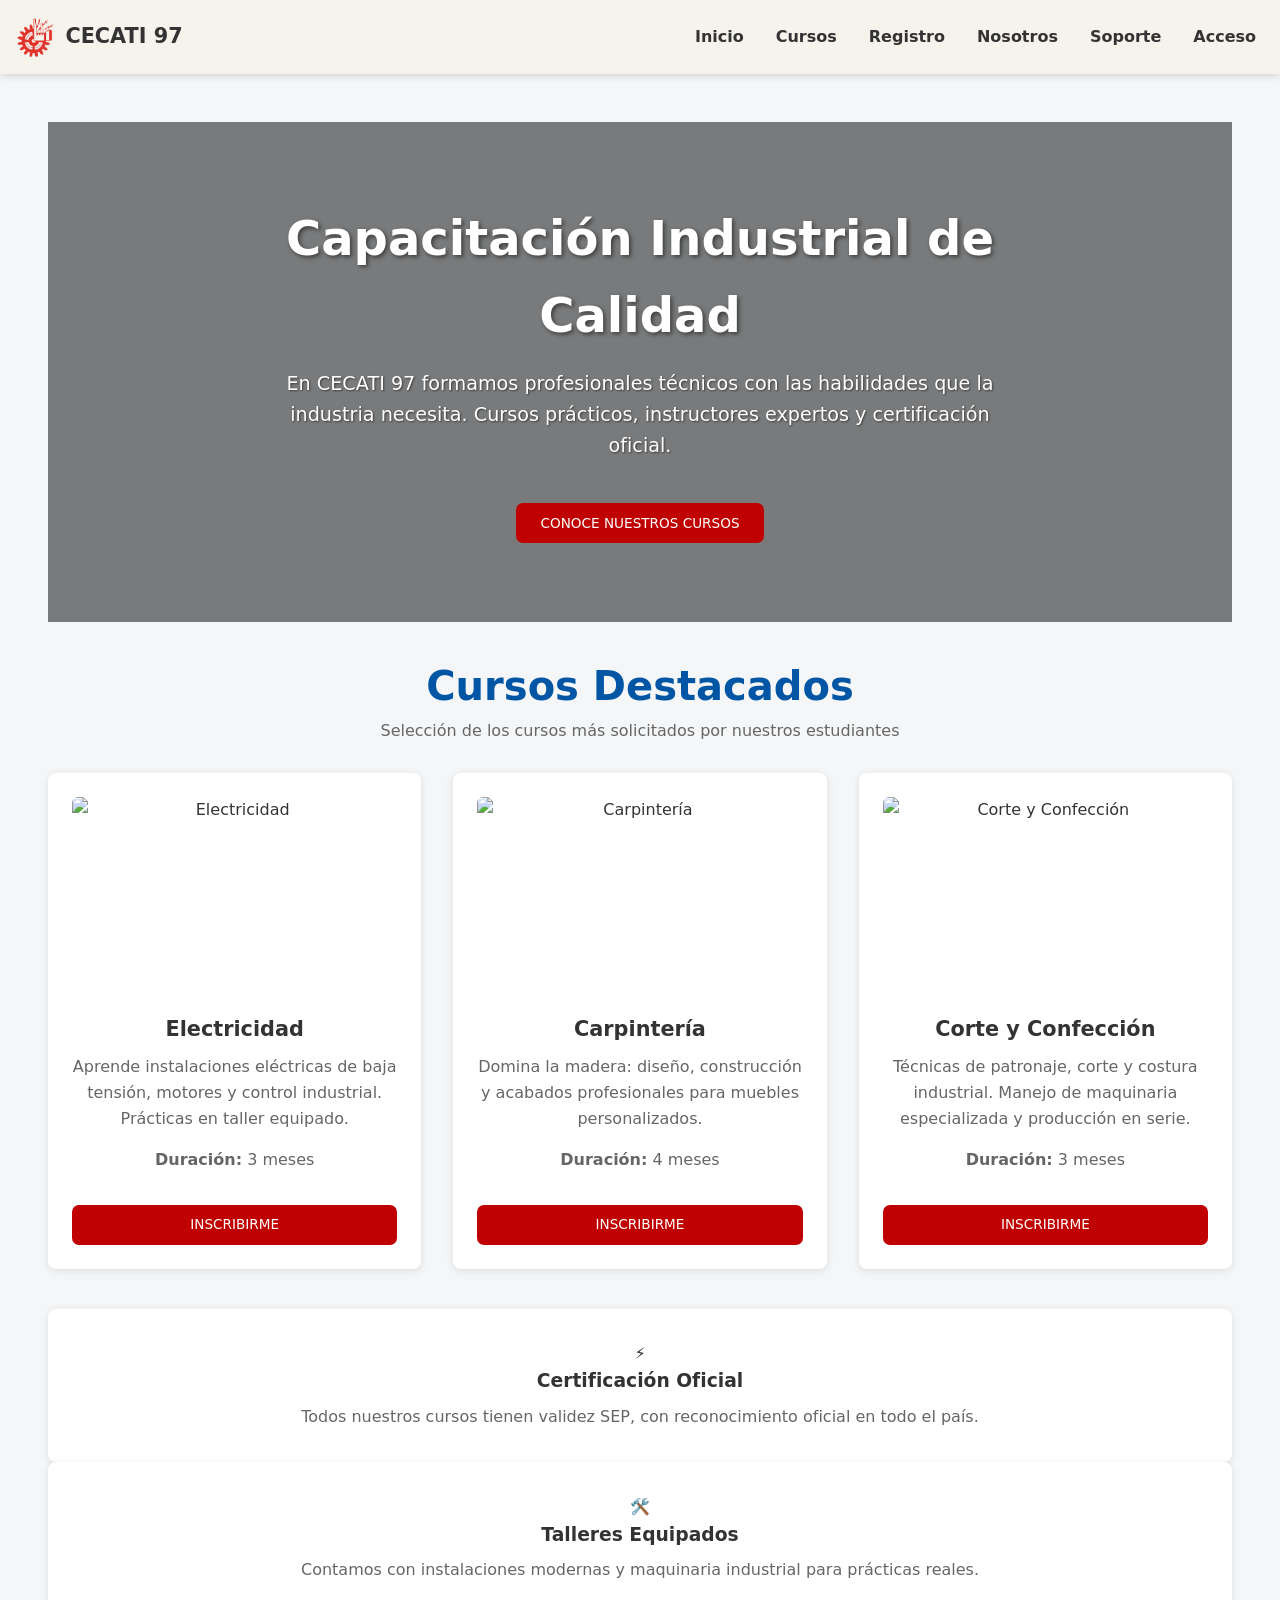
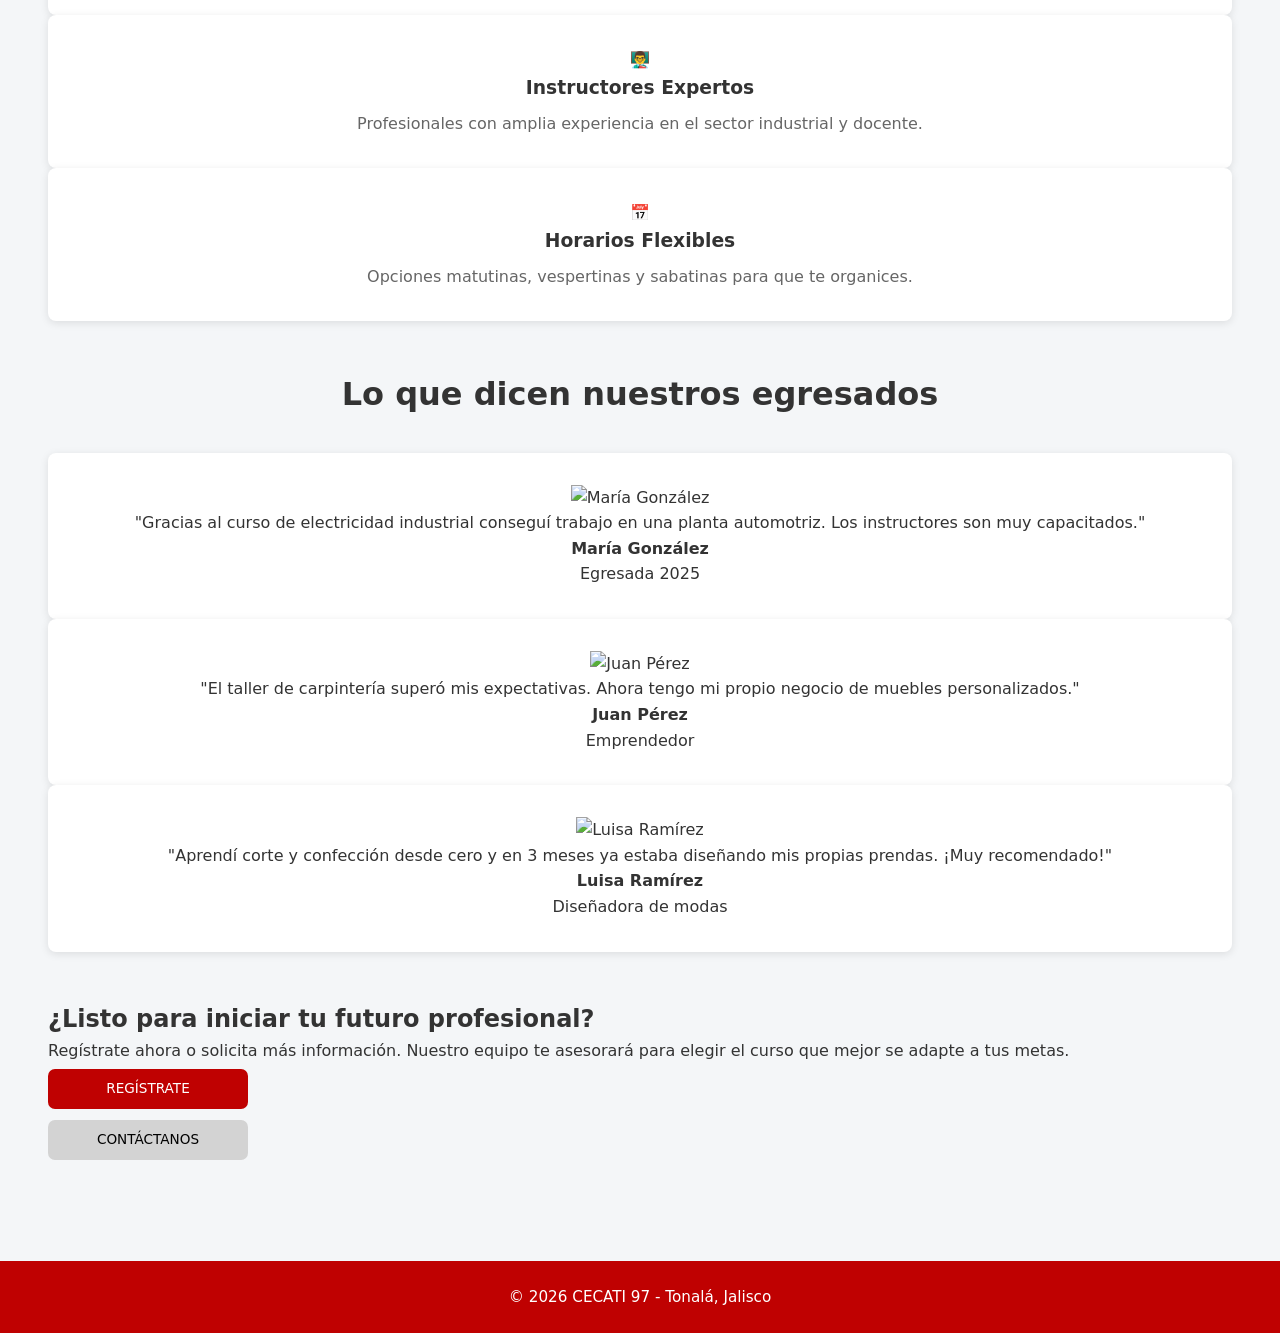
==== commit 708d14bc: "Agregar login y mejorar css" ====
--- a/index.html
+++ b/index.html
@@ -26,6 +26,7 @@
                             <a href="contacto.html">Contacto</a>
                         </div>
                     </li>
+                    <li><a href="login.html">Acceso</a></li>
                 </ul>
             </nav>
         </div>
@@ -127,8 +128,10 @@
         <section class="cta-contacto">
             <h2>¿Listo para iniciar tu futuro profesional?</h2>
             <p>Regístrate ahora o solicita más información. Nuestro equipo te asesorará para elegir el curso que mejor se adapte a tus metas.</p>
-            <a href="registro.html" class="btn" style="margin-right: 15px;">Regístrate</a>
-            <a href="contacto.html" class="btn" style="background-color: #C45824;">Contactar</a>
+            <div class="buttons-left">
+                <a href="registro.html" class="btn btn-compact">Regístrate</a>
+                <a href="contacto.html" class="btn btn-compact btn-gray">Contáctanos</a>
+            </div>
         </section>
     </main>
 
--- a/css/estilos.css
+++ b/css/estilos.css
@@ -4,7 +4,7 @@
     margin: 0;
     padding: 0;
     box-sizing: border-box;
-    font-family: Arial, Helvetica, sans-serif;
+    font-family: system-ui, -apple-system, BlinkMacSystemFont, "SF Pro Text", "Segoe UI", sans-serif;
 }
 
 html {
@@ -129,40 +129,93 @@
     min-height: calc(100vh - 150px); /* Altura mínima para que el footer no suba */
 }
 
-/* ===== BOTONES GLOBALES ===== */
-/* Estilo base para todos los botones - color rojo #bf0101 */
+/* ===== BOTONES GLOBALES - TODOS ANCHO COMPLETO ===== */
 .btn {
-    display: inline-block;
-    background-color: #bf0101; /* Rojo solicitado */
+    display: flex;
+    align-items: center;
+    justify-content: center;
+    width: 100%;
+    background-color: #bf0101;
     color: white;
-    padding: 0.75rem 1.5rem;
-    border-radius: 4px;
+    padding: 0 1.5rem;
+    border-radius: 7px;
     text-decoration: none;
-    font-weight: bold;
+    font-weight: 500;
     transition: background-color 0.2s ease;
     border: none;
     cursor: pointer;
-    font-size: 1rem;
-    text-align: center;
-    margin: 0 auto; /* Centrado por defecto */
+    font-size: .85rem;
+    text-align: center;
+    box-sizing: border-box;
+    height: 40px;
+    text-transform: uppercase;
+    margin-top: 10px;
 }
 
 .btn:hover {
-    background-color: #8f0101; /* Rojo más oscuro */
-}
-
-/* Botones dentro de tarjetas de curso: centrados */
+    background-color: #8f0101;
+}
+
+/* Botones en línea (para casos excepcionales donde no quieras ancho completo) */
+.btn-inline {
+    display: inline-flex;
+    width: auto;
+    min-width: 120px;  /* Ancho mínimo opcional */
+}
+
+/* Botones dentro de hero section (en fila) */
+.hero-buttons {
+    display: flex;
+    gap: 1rem;
+    justify-content: center;
+    flex-wrap: wrap;
+}
+
+.hero-buttons .btn {
+    width: auto;           /* Para que no ocupen todo el ancho en el hero */
+    min-width: 150px;
+}
+
+/* Botones dentro de tarjetas de curso */
 .curso-card .btn {
-    display: block;
-    width: fit-content;
-    margin: 1rem auto 0;
-}
-
-/* Botones en formularios: ancho completo */
+    margin: 1rem 0 0 0;
+}
+
+/* Botones de formulario (ya tienen ancho completo por .btn) */
 .formulario-registro .btn,
-.grupo-formulario button[type="submit"] {
-    width: 100%;
-    margin-top: 1rem;
+.grupo-formulario button[type="submit"],
+.login-button.btn {        /* Si login-button también usa .btn */
+    width: 100%;
+}
+
+/* ===== BOTONES COMPACTOS ===== */
+.btn-compact {
+    width: 30%;              /* Ancho automático según contenido */
+    min-width: 120px;         /* Ancho mínimo para consistencia */
+    max-width: 200px;         /* Ancho máximo para controlar tamaño */
+    display: inline-flex;     /* Mantiene alineación vertical y se comporta como inline */
+    margin: 5px 0 5px 0;       /* Margen inferior para separación */
+    padding: 0 1.2rem;        /* Padding horizontal un poco menor si quieres más compacto */
+}
+
+/* Botón gris específico */
+.btn-gray {
+    background-color: lightgray;
+    color: black;
+}
+
+.btn-gray:hover {
+    background-color: #a0a0a0;   /* Gris más oscuro al hover */
+    color: black;
+}
+
+/* Contenedor para alinear los botones a la izquierda */
+.buttons-left {
+    display: flex;
+    flex-direction: column;
+    align-items: flex-start;    /* Alinea los botones a la izquierda */
+    gap: 1px;                  /* Espacio entre botones */
+    width: 100%;
 }
 
 /* ===== HERO BANNER FULL WIDTH CON IMAGEN DE FONDO ===== */
@@ -214,14 +267,6 @@
     margin-bottom: 2rem;
     text-shadow: 1px 1px 2px rgba(0,0,0,0.5);
     color: white;
-}
-
-/* Los botones se centran gracias a flexbox del contenedor padre */
-.hero-buttons {
-    display: flex;
-    gap: 1rem;
-    justify-content: center;
-    flex-wrap: wrap;
 }
 
 /* ===== FEATURES (Características) ===== */
@@ -406,6 +451,13 @@
 }
 
 /* ===== PÁGINA DE REGISTRO (sin cambios funcionales) ===== */
+
+fieldset {
+    border: none; /* quitar el borde a las secciones dentro del registro*/
+    padding: 0;
+    margin: 0;
+}
+
 .registro-contenedor {
     display: grid;
     grid-template-columns: 1fr 2fr;
@@ -437,79 +489,89 @@
     margin-bottom: 0.75rem;
 }
 
-.formulario-registro {
-    background-color: #f9f9f9;
-    padding: 1.5rem;
-    border-radius: 8px;
-}
-
-.formulario-registro h2 {
-    color: #333;
-    margin-bottom: 1.5rem;
-    font-size: 1.5rem;
-}
-
-.grupo-formulario {
-    margin-bottom: 1.25rem;
-}
-
-.grupo-formulario label {
-    display: block;
-    margin-bottom: 0.25rem;
-    font-weight: 600;
-    color: #333;
-    font-size: 0.95rem;
-}
-
+/* ===== FORMULARIO DE REGISTRO (NUEVO ESTILO) ===== */
 .grupo-formulario input,
 .grupo-formulario select,
 .grupo-formulario textarea {
     width: 100%;
-    padding: 0.75rem;
-    border: 2px solid #e0e0e0;
-    border-radius: 4px;
-    font-size: 1rem;
-    font-family: inherit;
-    background-color: white;
-    box-sizing: border-box;
-    transition: border-color 0.2s ease, box-shadow 0.2s ease;
-}
-
-.grupo-formulario input:focus,
-.grupo-formulario select:focus,
-.grupo-formulario textarea:focus {
-    outline: none;
-    border-color: #bf0101; /* Rojo al enfocar */
-    box-shadow: 0 0 0 3px rgba(191, 1, 1, 0.1);
-}
-
+    height: 54px;                     /* Altura aumentada */
+    border-radius: 5px;               /* Bordes redondeados */
+    background: white;
+    margin-bottom: 15px;               /* Espacio inferior */
+    border: 2px solid #e0e0e0;         /* Borde gris claro de 2px */
+    padding: 0 20px;                   /* Padding horizontal, sin padding vertical */
+    font-weight: 300;                  /* Fuente más ligera */
+    font-size: 14px;
+    color: #4B4B4B;
+    box-sizing: border-box;            /* Asegura que el padding no desborde */
+    transition: transform 0.2s ease, box-shadow 0.2s ease; /* Para el hover */
+}
+
+/* Hover en los campos */
+.grupo-formulario input:hover,
+.grupo-formulario select:hover,
+.grupo-formulario textarea:hover {
+    transform: scale(1.009);            /* Efecto de escala */
+    box-shadow: 0px 0px 3px 0px #212529; /* Sombra oscura */
+}
+
+/* Estilo para selects (manteniendo la flecha personalizada) */
 .grupo-formulario select {
     appearance: none;
     -webkit-appearance: none;
     -moz-appearance: none;
-    background-image: url("data:image/svg+xml;charset=UTF-8,%3csvg xmlns='http://www.w3.org/2000/svg' viewBox='0 0 24 24' fill='none' stroke='%23333' stroke-width='2' stroke-linecap='round' stroke-linejoin='round'%3e%3cpolyline points='6 9 12 15 18 9'%3e%3c/polyline%3e%3c/svg%3e");
+    background-image: url("data:image/svg+xml;charset=UTF-8,%3csvg xmlns='http://www.w3.org/2000/svg' viewBox='0 0 24 24' fill='none' stroke='%234B4B4B' stroke-width='2' stroke-linecap='round' stroke-linejoin='round'%3e%3cpolyline points='6 9 12 15 18 9'%3e%3c/polyline%3e%3c/svg%3e");
     background-repeat: no-repeat;
-    background-position: right 0.75rem center;
-    background-size: 1rem;
-    padding-right: 2.5rem;
-}
-
-/* Estilo especial para campo de fecha con placeholder */
+    background-position: right 15px center;
+    background-size: 12px;
+    padding-right: 40px;               /* Espacio para la flecha */
+}
+
+/* Botón de envío con nuevo estilo (rojo, sin bordes, texto blanco) */
+.grupo-formulario button[type="submit"],
+.formulario-registro .btn,
+.btn-submit {                          /* Por si usas alguna clase adicional */
+    width: 100%;
+    height: 54px;
+    font-size: 14px;
+    color: white;
+    background: #bf0101;                /* Rojo solicitado */
+    border-radius: 5px;
+    border: none;
+    font-weight: 500;
+    text-transform: uppercase;
+    cursor: pointer;
+    transition: transform 0.2s ease, box-shadow 0.2s ease;
+    margin-top: 10px;                   /* Espacio superior */
+}
+
+.grupo-formulario button[type="submit"]:hover,
+.formulario-registro .btn:hover {
+    transform: scale(1.009);
+    box-shadow: 0px 0px 3px 0px #212529;
+}
+
+/* Ajustes para el campo de fecha con placeholder (mantiene el formato) */
 input[type="text"][placeholder="DD/MM/AAAA"] {
-    font-family: monospace;
     letter-spacing: 1px;
 }
 
-/* ===== ESTADOS DE ERROR ===== */
+.formulario-registro h2 {
+    color: #333;
+    margin-bottom: 1.5rem;   /* Aumenta este valor si es necesario */
+    font-size: 1.5rem;
+}
+
+/* ===== MENSAJES DE ERROR (sin cambios) ===== */
 .error-campo {
-    border-color: #dc3545 !important;
-    background-color: #fff8f8;
+    border: 2px solid #dc3545 !important; /* Añadimos borde rojo para error, sobrescribe border:none */
 }
 
 .mensaje-error {
     color: #dc3545;
     font-size: 0.85rem;
-    margin-top: 0.25rem;
+    margin-top: -10px;                   /* Ajuste para compensar el margin-bottom del input */
+    margin-bottom: 10px;
     animation: aparecer 0.3s ease;
 }
 
@@ -517,7 +579,7 @@
     background-color: #f8d7da;
     color: #721c24;
     padding: 0.75rem;
-    border-radius: 4px;
+    border-radius: 5px;
     margin-bottom: 1.5rem;
     border: 1px solid #f5c6cb;
     animation: aparecer 0.3s ease;
@@ -580,6 +642,177 @@
     background-color: #8f0101;
 }
 
+/* ===== PÁGINA DE LOGIN ===== */
+/* Contenedor principal que centra el formulario */
+.login-main {
+    display: flex;
+    justify-content: center;
+    align-items: center;
+    min-height: calc(100vh - 200px);
+    padding: 2rem;
+}
+
+/* Tarjeta del formulario de login */
+.login-card {
+    width: 100%;
+    max-width: 450px;
+    display: flex;
+    flex-direction: column;
+    align-items: center;
+    justify-content: center;  /* Centra verticalmente el contenido DENTRO de la tarjeta */
+    gap: 20px;
+    padding: 40px 30px;
+    background-color: #ffffff;
+    box-shadow: 0px 106px 42px rgba(0, 0, 0, 0.01),
+                0px 59px 36px rgba(0, 0, 0, 0.05),
+                0px 26px 26px rgba(0, 0, 0, 0.09),
+                0px 7px 15px rgba(0, 0, 0, 0.1);
+    border-radius: 11px;
+    margin: auto;
+}
+
+/* Contenedor del logo */
+.login-logo {
+    box-sizing: border-box;
+    width: 80px;
+    height: 80px;
+    background: linear-gradient(180deg, rgba(248, 248, 248, 0) 50%, #F8F8F888 100%);
+    border: 1px solid #F7F7F8;
+    filter: drop-shadow(0px 0.5px 0.5px #EFEFEF) drop-shadow(0px 1px 0.5px rgba(239, 239, 239, 0.5));
+    border-radius: 11px;
+    display: flex;
+    align-items: center;
+    justify-content: center;
+}
+
+/* Contenedor de título y subtítulo */
+.login-header {
+    display: flex;
+    flex-direction: column;
+    align-items: center;
+    justify-content: center;
+    gap: 10px;
+    width: 100%;
+}
+
+.login-title {
+    margin: 0;
+    font-size: 1.25rem;
+    font-weight: 700;
+    color: #212121;
+}
+
+.login-subtitle {
+    font-size: 0.725rem;
+    max-width: 80%;
+    text-align: center;
+    line-height: 1.1rem;
+    color: #8B8E98;
+}
+
+/* Contenedor de cada campo (hereda de .grupo-formulario pero con estilos específicos) */
+.login-field {
+    width: 100%;
+    position: relative;
+    margin-bottom: 15px;
+}
+
+/* Wrapper para input + ícono */
+.login-input-wrapper {
+    position: relative;
+    width: 100%;
+    height: 40px;
+}
+
+/* Ícono dentro del input */
+.login-icon {
+    width: 20px;
+    position: absolute;
+    z-index: 2;
+    left: 12px;
+    top: 50%;
+    transform: translateY(-50%);
+    color: #8B8E98;
+    pointer-events: none;  /* Evita que el ícono interfiera con clics */
+    font-size: 16px;       /* Tamaño fijo para consistencia */
+    line-height: 1;         /* Elimina espacio extra */
+    display: flex;
+    align-items: center;
+    justify-content: center;
+}
+
+/* Etiqueta del campo */
+.login-label {
+    font-size: 0.75rem;
+    color: #8B8E98;
+    font-weight: 600;
+    margin-bottom: 4px;
+    display: block;
+}
+
+.login-form {
+    width: 100%;
+}
+
+/* Estilo específico para inputs de login */
+.grupo-formulario .login-input {  /* Especificidad aumentada */
+    width: 100%;
+    height: 40px;           /* Misma altura que el wrapper */
+    padding: 0 0 0 40px;    /* Espacio para el ícono */
+    border-radius: 7px;
+    outline: none;
+    border: 1px solid #e5e5e5;
+    filter: drop-shadow(0px 1px 0px #efefef)
+            drop-shadow(0px 1px 0.5px rgba(239, 239, 239, 0.5));
+    transition: all 0.3s cubic-bezier(0.15, 0.83, 0.66, 1);
+    font-family: inherit;
+    box-sizing: border-box;
+    line-height: normal;    /* Elimina line-height extra */
+}
+
+.login-input:focus {
+    border: 1px solid transparent;
+    box-shadow: 0px 0px 0px 2px #242424;
+    background-color: transparent;
+}
+
+/* Separador */
+.login-separator {
+    width: 100%;
+    display: flex;
+    align-items: center;
+    justify-content: center;
+    gap: 30px;
+    color: #8B8E98;
+    font-size: 0.8rem;
+    margin: 10px 0;
+}
+
+.login-separator-line {
+    display: block;
+    width: 100%;
+    height: 1px;
+    border: 0;
+    background-color: #e8e8e8;
+}
+
+/* Enlace a registro */
+.login-footer {
+    font-size: 0.75rem;
+    color: #8B8E98;
+    text-align: center;
+}
+
+.login-footer a {
+    color: #115DFC;
+    text-decoration: none;
+    font-weight: 600;
+}
+
+.login-footer a:hover {
+    text-decoration: underline;
+}
+
 /* ===== ANIMACIONES ===== */
 @keyframes aparecer {
     from {
@@ -700,32 +933,62 @@
     .hero {
         min-height: 350px;
     }
+
     .btn {
         width: 100%; /* Botones ocupan todo el ancho */
     }
+
     main {
         padding: 1rem;
     }
+
     .curso-card {
         padding: 1rem;
     }
+
     .curso-card h3 {
         font-size: 1.3rem;
     }
+
     .curso-card img {
         height: 160px;
     }
+
     .registro-contenedor,
     .requisitos,
     .formulario-registro {
         padding: 1rem;
     }
+
     .grupo-formulario input,
     .grupo-formulario select {
         padding: 0.6rem;
     }
+
     .cta {
         padding: 2rem 1rem;
+    }
+
+    .login-card {
+        max-width: 100%;  /* Ocupa todo el ancho en móviles */
+        padding: 30px 20px 20px 20px;
+    }
+
+    .login-input {
+        height: 40px;
+        font-size: 0.9rem;
+    }
+
+    .login-icon {
+        left: 10px;
+    }
+
+    .hero-buttons {
+        flex-direction: column;
+    }
+
+    .hero-buttons .btn {
+        width: 100%;        /* En móvil, también ocupan todo el ancho */
     }
 }
 
